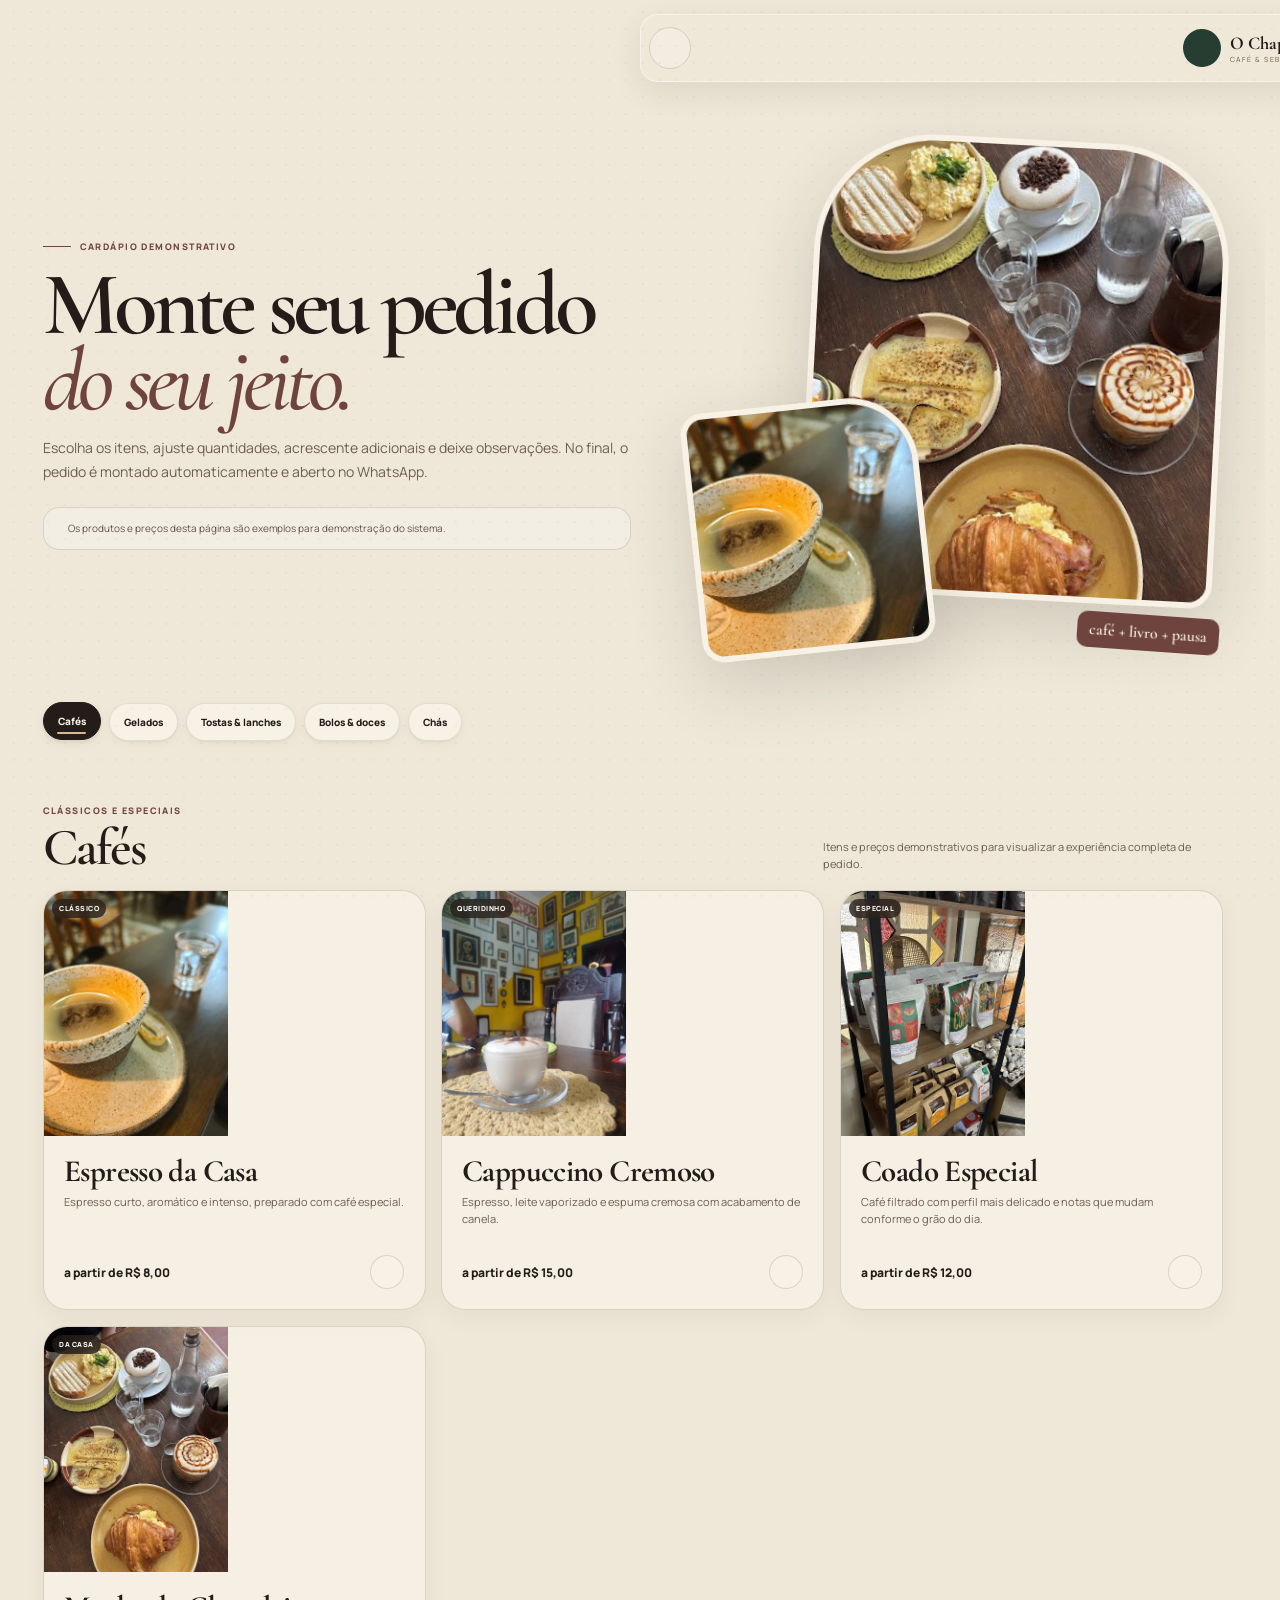
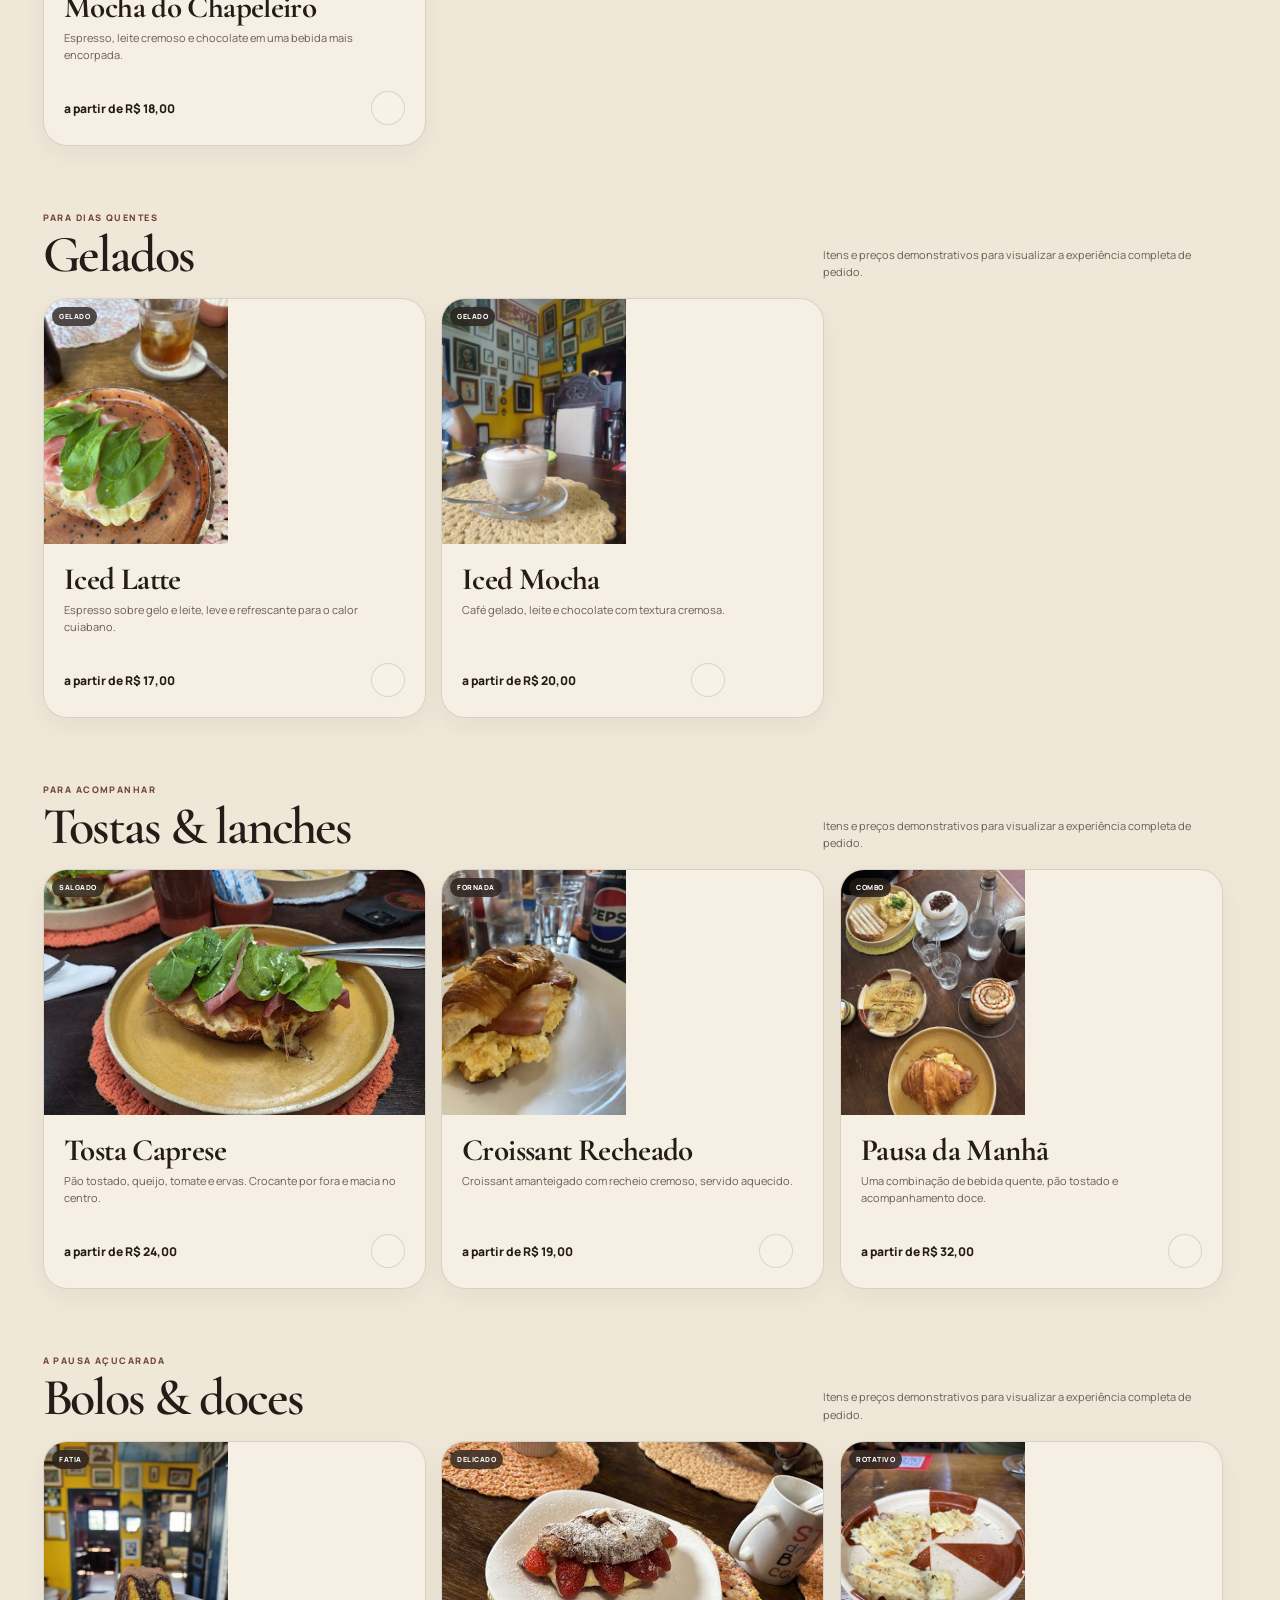
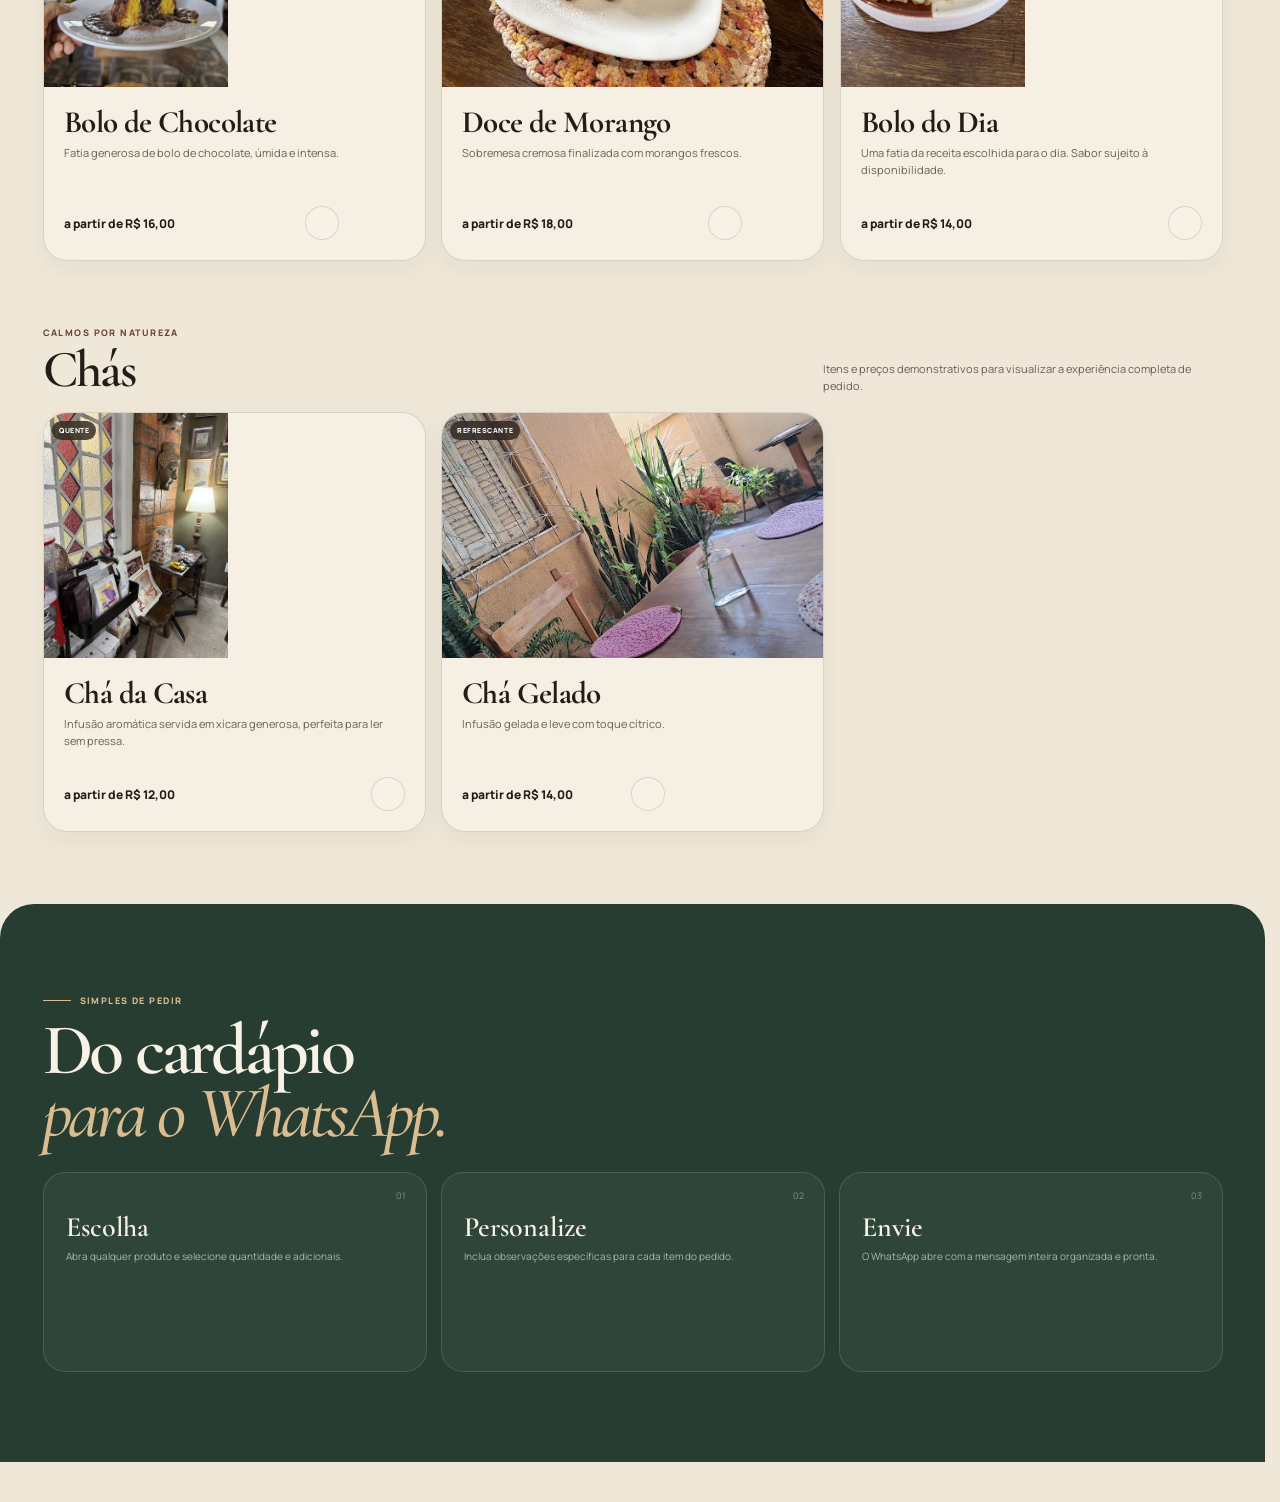
==== cardapio.html @ f71f6793 "Atualiza site publicado" ====
<!doctype html>
<html lang="pt-BR">
<head>
  <meta charset="utf-8" />
  <meta name="viewport" content="width=device-width, initial-scale=1, viewport-fit=cover" />
  <meta name="theme-color" content="#273d31" />
  <meta name="description" content="Cardápio demonstrativo do O Chapeleiro Café & Sebo. Monte seu pedido, escolha adicionais e envie tudo pronto pelo WhatsApp." />
  <title>Cardápio demonstrativo | O Chapeleiro Café & Sebo</title>
  <link rel="preconnect" href="https://fonts.googleapis.com">
  <link rel="preconnect" href="https://fonts.gstatic.com" crossorigin>
  <link href="https://fonts.googleapis.com/css2?family=Cormorant+Garamond:ital,wght@0,500;0,600;0,700;1,500;1,600&family=Manrope:wght@400;500;600;700;800&display=swap" rel="stylesheet">
  <link rel="stylesheet" href="common.css" />
  <link rel="stylesheet" href="cardapio.css" />
</head>
<body>
  <div class="paper-noise" aria-hidden="true"></div>
  <div class="page-transition" id="pageTransition" aria-hidden="true">
    <div class="page-transition-photo"></div>
    <div class="page-transition-shade"></div>
    <div class="page-transition-brand">
      <strong>O Chapeleiro</strong><small>Café &amp; Sebo</small>
    </div>
  </div>

  <header class="menu-header">
    <a class="back-link" href="index.html?from=cardapio" data-page-link="home" aria-label="Voltar ao site">
      <i data-lucide="arrow-left"></i>
    </a>
    <a class="menu-brand" href="index.html?from=cardapio" data-page-link="home" aria-label="O Chapeleiro Café e Sebo">
      <span class="brand-seal"><i data-lucide="book-open"></i></span>
      <span><strong>O Chapeleiro</strong><small>Café & Sebo</small></span>
    </a>
    <button class="header-cart" id="headerCart" type="button" aria-label="Abrir pedido">
      <i data-lucide="shopping-bag"></i>
      <span id="headerCartCount">0</span>
    </button>
  </header>

  <main>
    <section class="menu-hero">
      <div class="menu-hero-copy">
        <div class="eyebrow"><span></span> cardápio demonstrativo</div>
        <h1>Monte seu pedido<br><em>do seu jeito.</em></h1>
        <p>Escolha os itens, ajuste quantidades, acrescente adicionais e deixe observações. No final, o pedido é montado automaticamente e aberto no WhatsApp.</p>
        <div class="demo-note"><i data-lucide="info"></i><span>Os produtos e preços desta página são exemplos para demonstração do sistema.</span></div>
      </div>
      <div class="hero-visual" aria-hidden="true">
        <figure class="hero-photo hero-photo-main"><img src="mesa-cafe.jpg" alt="" /></figure>
        <figure class="hero-photo hero-photo-small"><img src="xicara.jpg" alt="" /></figure>
        <span class="hero-scribble">café + livro + pausa</span>
      </div>
    </section>

    <div class="category-shell">
      <nav class="category-bar" id="categoryBar" aria-label="Categorias do cardápio"></nav>
    </div>

    <section class="menu-content" id="menuContent" aria-live="polite"></section>

    <section class="how-it-works">
      <div class="how-title">
        <div class="eyebrow light"><span></span> simples de pedir</div>
        <h2>Do cardápio<br><em>para o WhatsApp.</em></h2>
      </div>
      <div class="steps">
        <article><span>01</span><i data-lucide="hand"></i><h3>Escolha</h3><p>Abra qualquer produto e selecione quantidade e adicionais.</p></article>
        <article><span>02</span><i data-lucide="message-square-text"></i><h3>Personalize</h3><p>Inclua observações específicas para cada item do pedido.</p></article>
        <article><span>03</span><i data-lucide="send"></i><h3>Envie</h3><p>O WhatsApp abre com a mensagem inteira organizada e pronta.</p></article>
      </div>
    </section>
  </main>

  <button class="floating-cart" id="floatingCart" type="button" aria-label="Ver pedido" hidden>
    <span class="cart-icon-wrap"><i data-lucide="shopping-bag"></i><b id="floatingCount">0</b></span>
    <span class="floating-cart-copy"><small>Seu pedido</small><strong id="floatingTotal">R$ 0,00</strong></span>
    <span class="floating-cart-action">Ver pedido <i data-lucide="arrow-right"></i></span>
  </button>

  <div class="sheet-backdrop" id="productBackdrop" hidden></div>
  <section class="product-sheet" id="productSheet" aria-hidden="true" aria-labelledby="productTitle">
    <div class="sheet-handle" id="sheetHandle" aria-hidden="true"></div>
    <button class="sheet-close" id="productClose" type="button" aria-label="Fechar produto"><i data-lucide="x"></i></button>
    <div class="product-sheet-scroll">
      <div class="sheet-image-wrap">
        <img class="sheet-product-image" id="productImage" src="" alt="" draggable="false" />
        <div class="sheet-drag-zone" id="sheetDragZone" aria-hidden="true"></div>
      </div>
      <div class="sheet-copy">
        <span class="sheet-category" id="productCategory"></span>
        <h2 id="productTitle"></h2>
        <p id="productDescription"></p>
        <strong class="sheet-base-price" id="productPrice"></strong>
      </div>
      <div class="option-group" id="sizeGroup" hidden>
        <div class="option-heading"><div><strong>Escolha o tamanho</strong><span>selecione 1 opção</span></div><b>Obrigatório</b></div>
        <div class="radio-list" id="sizeOptions"></div>
      </div>
      <div class="option-group" id="extrasGroup">
        <div class="option-heading"><div><strong>Adicionais</strong><span>selecione quantos quiser</span></div><b class="optional">Opcional</b></div>
        <div class="check-list" id="extraOptions"></div>
      </div>
      <div class="option-group">
        <div class="option-heading"><div><strong>Alguma observação?</strong><span>ex.: sem açúcar, aquecer bem...</span></div><b class="optional">Opcional</b></div>
        <textarea id="productNote" maxlength="180" placeholder="Escreva aqui..." rows="3"></textarea>
        <div class="char-count"><span id="noteCount">0</span>/180</div>
      </div>
    </div>
    <div class="sheet-footer">
      <div class="qty-control" aria-label="Quantidade">
        <button id="qtyMinus" type="button" aria-label="Diminuir quantidade"><i data-lucide="minus"></i></button>
        <strong id="qtyValue">1</strong>
        <button id="qtyPlus" type="button" aria-label="Aumentar quantidade"><i data-lucide="plus"></i></button>
      </div>
      <button class="add-button" id="addProduct" type="button"><span>Adicionar</span><strong id="addPrice">R$ 0,00</strong></button>
    </div>
  </section>

  <div class="sheet-backdrop" id="cartBackdrop" hidden></div>
  <aside class="cart-sheet" id="cartSheet" aria-hidden="true" aria-labelledby="cartTitle">
    <div class="cart-head">
      <div><span>seu pedido</span><h2 id="cartTitle">Quase pronto.</h2></div>
      <button class="sheet-close inline" id="cartClose" type="button" aria-label="Fechar pedido"><i data-lucide="x"></i></button>
    </div>
    <div class="cart-items" id="cartItems"></div>
    <div class="cart-empty" id="cartEmpty">
      <div><i data-lucide="coffee"></i></div>
      <h3>Seu pedido ainda está vazio.</h3>
      <p>Uma situação grave, porém facilmente reversível.</p>
    </div>
    <div class="cart-summary" id="cartSummary" hidden>
      <div class="summary-row"><span>Itens</span><strong id="summaryItems">0</strong></div>
      <div class="summary-row total"><span>Subtotal demonstrativo</span><strong id="summaryTotal">R$ 0,00</strong></div>
      <p>Valores e disponibilidade devem ser confirmados com o estabelecimento.</p>
      <button class="whatsapp-order" id="sendOrder" type="button">
        <span class="wa-mark"><img src="whatsapp-logo-source.png" alt="" /></span>
        <span>Fazer pedido no WhatsApp</span>
        <i data-lucide="arrow-up-right"></i>
      </button>
      <button class="clear-cart" id="clearCart" type="button">Limpar pedido</button>
    </div>
  </aside>

  <script src="https://unpkg.com/lucide@latest/dist/umd/lucide.js"></script>
  <script src="cardapio.js"></script>
</body>
</html>
---- common.css ----
/* Shared page transition between the institutional site and the menu. */
.page-transition{position:fixed;inset:0;z-index:9999;display:grid;place-items:center;overflow:hidden;background:#273d31;opacity:0;visibility:hidden;pointer-events:none;transition:opacity .34s cubic-bezier(.2,.7,.2,1),visibility 0s linear .34s}
.page-transition.is-active{opacity:1;visibility:visible;pointer-events:auto;transition-delay:0s}
.page-transition-photo{position:absolute;inset:-3%;background:url('fachada-wide.jpg') center/cover no-repeat;transform:scale(1.055);filter:saturate(.72) contrast(.95);transition:transform 1.2s cubic-bezier(.2,.7,.2,1)}
.page-transition.is-active .page-transition-photo{transform:scale(1.008)}
.page-transition-shade{position:absolute;inset:0;background:linear-gradient(135deg,rgba(25,38,31,.88),rgba(39,61,49,.68) 52%,rgba(74,45,40,.74))}
.page-transition-brand{position:relative;z-index:1;display:grid;justify-items:center;color:#f8f2e6;opacity:0;transform:scale(.91);transition:opacity .22s ease,transform 1.12s cubic-bezier(.16,.78,.18,1)}
.page-transition.is-active .page-transition-brand{opacity:1;transform:scale(1.055)}
.page-transition-brand strong{font:600 clamp(38px,8vw,72px)/.9 "Cormorant Garamond",Georgia,serif;letter-spacing:-.04em}
.page-transition-brand small{margin-top:10px;font:700 9px/1 "Manrope",system-ui,sans-serif;letter-spacing:.28em;text-transform:uppercase;color:rgba(248,242,230,.68)}
@media(prefers-reduced-motion:reduce){.page-transition,.page-transition-photo,.page-transition-brand{transition-duration:.01ms!important}}
---- cardapio.css ----
:root {
  --paper:#efe8d9; --paper-2:#e5dbc7; --ink:#241c18; --muted:#6d5d53;
  --green:#273d31; --green-2:#365144; --wine:#70443e; --gold:#a98858;
  --cream:#f8f2e6; --line:rgba(36,28,24,.14); --white:#fffaf0;
  --serif:"Cormorant Garamond",Georgia,serif; --sans:"Manrope",system-ui,sans-serif;
  --shadow:0 24px 70px rgba(37,28,23,.16); --max:1180px;
}
*{box-sizing:border-box}
html{overflow-x:clip;scroll-behavior:smooth}
body{margin:0;min-width:320px;overflow-x:clip;background:var(--paper);color:var(--ink);font-family:var(--sans);padding-bottom:110px}
html{scrollbar-gutter:stable}
html.sheet-open,body.sheet-open{overflow:hidden!important;overscroll-behavior:none}
img{display:block;max-width:100%}
button,a,textarea,input{font:inherit}
button,a{-webkit-tap-highlight-color:transparent}
button{color:inherit}
a{color:inherit;text-decoration:none}
::selection{background:var(--wine);color:#fff}
.paper-noise{position:fixed;inset:0;z-index:100;pointer-events:none;opacity:.16;mix-blend-mode:multiply;background-image:radial-gradient(circle at 20% 10%,rgba(255,255,255,.7) 0 1px,transparent 1.5px),radial-gradient(circle at 80% 70%,rgba(26,18,14,.2) 0 1px,transparent 1.5px);background-size:12px 12px,17px 17px}

.menu-header{position:fixed;z-index:80;top:9px;left:9px;right:9px;height:64px;display:grid;grid-template-columns:44px 1fr 44px;align-items:center;gap:8px;padding:6px 8px;border:1px solid rgba(255,255,255,.45);border-radius:18px;background:rgba(239,232,217,.88);backdrop-filter:blur(18px);box-shadow:0 10px 32px rgba(36,28,24,.09)}
.back-link,.header-cart{width:42px;height:42px;border:1px solid var(--line);border-radius:50%;display:grid;place-items:center;background:rgba(255,255,255,.22);cursor:pointer;position:relative}
.back-link svg,.header-cart svg{width:18px;height:18px;stroke-width:1.8}
.header-cart span{position:absolute;right:-2px;top:-4px;min-width:18px;height:18px;padding:0 5px;border-radius:99px;display:grid;place-items:center;background:var(--wine);color:#fff;font-size:9px;font-weight:800}
.menu-brand{justify-self:center;display:flex;align-items:center;gap:9px;min-width:0}
.brand-seal{width:38px;height:38px;display:grid;place-items:center;border-radius:50%;background:var(--green);color:var(--cream);transform:rotate(-4deg);flex:0 0 auto}
.brand-seal svg{width:18px;height:18px;stroke-width:1.6}.menu-brand>span:last-child{display:grid;line-height:1;min-width:0}.menu-brand strong{font:700 18px/1 var(--serif);white-space:nowrap}.menu-brand small{margin-top:4px;font-size:7px;letter-spacing:.22em;text-transform:uppercase;color:var(--muted)}

.menu-hero{width:min(calc(100% - 28px),var(--max));margin:0 auto;padding:112px 0 42px;display:grid;gap:28px}.eyebrow{display:flex;align-items:center;gap:9px;text-transform:uppercase;letter-spacing:.16em;font-size:9px;font-weight:800;color:var(--wine)}.eyebrow span{width:28px;height:1px;background:currentColor}.menu-hero h1{margin:14px 0 18px;font:600 clamp(54px,16vw,76px)/.84 var(--serif);letter-spacing:-.055em}.menu-hero h1 em{font-weight:500;color:var(--wine)}.menu-hero-copy>p{margin:0;max-width:640px;color:var(--muted);font-size:13px;line-height:1.75}.demo-note{margin-top:22px;padding:13px 14px;border:1px solid rgba(112,68,62,.18);border-radius:16px;background:rgba(255,255,255,.28);display:flex;gap:10px;align-items:flex-start;color:#66544c;font-size:10px;line-height:1.5}.demo-note svg{width:16px;height:16px;flex:0 0 auto;color:var(--wine)}
.hero-visual{height:340px;position:relative;perspective:900px}.hero-photo{position:absolute;margin:0;overflow:hidden;background:#cbbca9;border:6px solid var(--cream);box-shadow:var(--shadow)}.hero-photo img{width:100%;height:100%;object-fit:cover}.hero-photo-main{width:76%;height:300px;right:0;top:4px;border-radius:120px 120px 24px 24px;transform:rotate(3deg)}.hero-photo-small{width:42%;height:190px;left:0;bottom:2px;border-radius:22px 70px 22px 22px;transform:rotate(-6deg)}.hero-scribble{position:absolute;right:4px;bottom:4px;padding:10px 12px;background:var(--wine);color:var(--cream);border-radius:10px;transform:rotate(4deg);font:600 16px/1 var(--serif)}

.category-shell{position:sticky;top:82px;z-index:45;padding:8px 0 10px;background:linear-gradient(var(--paper) 72%,rgba(239,232,217,0))}.category-bar{width:min(calc(100% - 20px),var(--max));margin:auto;display:flex;gap:8px;overflow-x:auto;overscroll-behavior-x:contain;scrollbar-width:none;padding:2px 4px 5px;touch-action:pan-x pan-y}.category-bar::-webkit-scrollbar{display:none}.category-chip{border:1px solid var(--line);background:rgba(248,242,230,.72);border-radius:999px;padding:11px 14px;white-space:nowrap;font-size:10px;font-weight:800;cursor:pointer;transition:.2s}.category-chip.active{background:var(--ink);color:var(--cream);border-color:var(--ink)}

.menu-content{width:min(calc(100% - 28px),var(--max));margin:0 auto;padding:20px 0 72px}.menu-section{scroll-margin-top:142px;padding-top:20px}.menu-section+.menu-section{margin-top:38px}.section-head{display:flex;align-items:end;justify-content:space-between;gap:18px;margin-bottom:18px}.section-head span{font-size:9px;letter-spacing:.16em;text-transform:uppercase;color:var(--wine);font-weight:800}.section-head h2{margin:4px 0 0;font:600 42px/.95 var(--serif);letter-spacing:-.04em}.section-head p{display:none;margin:0;max-width:400px;color:var(--muted);font-size:11px;line-height:1.55}.product-grid{display:grid;grid-template-columns:1fr;gap:12px}.product-card{display:grid;grid-template-columns:118px 1fr;min-height:128px;border:1px solid var(--line);border-radius:20px;overflow:hidden;background:rgba(248,242,230,.72);box-shadow:0 8px 24px rgba(45,35,29,.05);cursor:pointer;text-align:left;padding:0;transition:transform .22s ease,box-shadow .22s ease,background .22s ease}.product-card:active{transform:scale(.987)}.product-card-image{position:relative;min-height:128px;overflow:hidden;background:#d6c7b2}.product-card-image img{width:100%;height:100%;object-fit:cover;transition:transform .5s cubic-bezier(.2,.7,.2,1)}.product-card-badge{position:absolute;left:8px;top:8px;padding:5px 7px;border-radius:99px;background:rgba(36,28,24,.76);color:#fff;font-size:7px;font-weight:800;letter-spacing:.08em;text-transform:uppercase;backdrop-filter:blur(8px)}.product-card-copy{min-width:0;padding:15px 14px;display:flex;flex-direction:column}.product-card-copy h3{margin:0;font:700 23px/1 var(--serif);letter-spacing:-.02em}.product-card-copy p{margin:7px 0 12px;color:var(--muted);font-size:10px;line-height:1.5;display:-webkit-box;-webkit-line-clamp:2;-webkit-box-orient:vertical;overflow:hidden}.product-card-bottom{margin-top:auto;display:flex;align-items:center;justify-content:space-between;gap:10px}.product-price{font-size:12px;font-weight:800}.plus-mark{width:30px;height:30px;border:1px solid var(--line);border-radius:50%;display:grid;place-items:center;background:var(--cream)}.plus-mark svg{width:14px;height:14px}.product-card:hover img{transform:scale(1.035)}

.how-it-works{background:var(--green);color:var(--cream);padding:64px max(14px,calc((100% - var(--max))/2));overflow:hidden}.how-title{padding:0 0 28px}.eyebrow.light{color:#d9bd91}.how-title h2{margin:12px 0 0;font:600 50px/.87 var(--serif);letter-spacing:-.045em}.how-title h2 em{color:#d9bd91;font-weight:500}.steps{display:grid;gap:10px}.steps article{position:relative;padding:22px;border:1px solid rgba(255,255,255,.13);border-radius:22px;background:rgba(255,255,255,.045)}.steps article>span{position:absolute;right:18px;top:16px;font-size:9px;letter-spacing:.14em;color:rgba(255,255,255,.4)}.steps svg{width:22px;height:22px;color:#d9bd91;stroke-width:1.6}.steps h3{margin:18px 0 7px;font:600 28px/1 var(--serif)}.steps p{margin:0;color:rgba(255,255,255,.6);font-size:10px;line-height:1.6}

.floating-cart{position:fixed;z-index:65;left:10px;right:10px;bottom:max(10px,env(safe-area-inset-bottom));min-height:72px;border:0;border-radius:22px;padding:9px 13px 9px 10px;display:grid;grid-template-columns:auto 1fr auto;gap:11px;align-items:center;background:var(--ink);color:var(--cream);box-shadow:0 16px 40px rgba(35,27,23,.28);cursor:pointer}.floating-cart[hidden]{display:none}.cart-icon-wrap{width:50px;height:50px;border-radius:16px;background:var(--green-2);display:grid;place-items:center;position:relative}.cart-icon-wrap svg{width:20px;height:20px}.cart-icon-wrap b{position:absolute;right:-3px;top:-4px;min-width:19px;height:19px;padding:0 5px;border-radius:99px;display:grid;place-items:center;background:var(--wine);font-size:9px}.floating-cart-copy{display:grid;text-align:left}.floating-cart-copy small{font-size:8px;letter-spacing:.12em;text-transform:uppercase;color:rgba(255,255,255,.55)}.floating-cart-copy strong{margin-top:3px;font-size:14px}.floating-cart-action{display:flex;align-items:center;gap:5px;font-size:10px;font-weight:800}.floating-cart-action svg{width:15px;height:15px}

.sheet-backdrop{position:fixed;inset:0;z-index:110;background:rgba(24,18,15,.46);backdrop-filter:blur(4px);opacity:0;transition:opacity .3s ease}.sheet-backdrop.show{opacity:1}.product-sheet,.cart-sheet{position:fixed;z-index:120;background:var(--paper);box-shadow:0 -30px 80px rgba(23,17,14,.3);transition:transform .42s cubic-bezier(.2,.8,.2,1);visibility:hidden}.product-sheet{left:0;right:0;bottom:0;height:min(92svh,860px);border-radius:28px 28px 0 0;transform:translateY(105%);display:grid;grid-template-rows:auto 1fr auto}.product-sheet.open{transform:translateY(0);visibility:visible}.sheet-handle{width:42px;height:4px;border-radius:99px;background:rgba(36,28,24,.2);margin:9px auto 2px}.sheet-close{position:absolute;z-index:3;right:14px;top:16px;width:38px;height:38px;border:1px solid rgba(255,255,255,.5);border-radius:50%;display:grid;place-items:center;background:rgba(36,28,24,.68);color:#fff;backdrop-filter:blur(8px);cursor:pointer}.sheet-close svg{width:17px;height:17px}.product-sheet-scroll{overflow:auto;overscroll-behavior:contain;padding-bottom:12px}.sheet-product-image{width:100%;height:250px;object-fit:cover;background:#d2c2ad}.sheet-copy{padding:22px 18px 18px}.sheet-category{font-size:8px;letter-spacing:.15em;text-transform:uppercase;font-weight:800;color:var(--wine)}.sheet-copy h2{margin:5px 0 8px;font:700 38px/.95 var(--serif);letter-spacing:-.035em}.sheet-copy p{margin:0;color:var(--muted);font-size:11px;line-height:1.6}.sheet-base-price{display:block;margin-top:12px;font-size:13px}.option-group{padding:19px 18px;border-top:1px solid var(--line)}.option-heading{display:flex;justify-content:space-between;gap:12px;align-items:flex-start;margin-bottom:12px}.option-heading>div{display:grid;gap:3px}.option-heading strong{font-size:12px}.option-heading span{font-size:9px;color:var(--muted)}.option-heading b{padding:5px 7px;border-radius:99px;background:var(--wine);color:#fff;font-size:7px;text-transform:uppercase;letter-spacing:.08em}.option-heading b.optional{background:rgba(36,28,24,.08);color:var(--muted)}.radio-list,.check-list{display:grid;gap:7px}.option-row{display:flex;align-items:center;gap:10px;padding:12px;border:1px solid var(--line);border-radius:14px;background:rgba(255,255,255,.22);cursor:pointer}.option-row input{appearance:none;width:18px;height:18px;flex:0 0 auto;border:1px solid rgba(36,28,24,.3);background:transparent;display:grid;place-items:center}.radio-list .option-row input{border-radius:50%}.check-list .option-row input{border-radius:6px}.option-row input:checked{border-color:var(--green);background:var(--green)}.radio-list .option-row input:checked{box-shadow:inset 0 0 0 4px var(--paper)}.check-list .option-row input:checked::after{content:"✓";color:#fff;font-size:12px;font-weight:800}.option-row-copy{min-width:0;display:flex;flex:1;justify-content:space-between;gap:10px;font-size:10px}.option-row-copy strong{font-weight:700}.option-row-copy span{color:var(--muted);white-space:nowrap}textarea{width:100%;resize:none;border:1px solid var(--line);border-radius:14px;padding:12px 13px;background:rgba(255,255,255,.3);color:var(--ink);outline:none;font-size:11px;line-height:1.5}textarea:focus{border-color:rgba(39,61,49,.55);box-shadow:0 0 0 3px rgba(39,61,49,.07)}.char-count{text-align:right;margin-top:5px;color:#8b7b72;font-size:8px}.sheet-footer{padding:11px 12px max(11px,env(safe-area-inset-bottom));display:grid;grid-template-columns:auto 1fr;gap:9px;border-top:1px solid var(--line);background:rgba(239,232,217,.96);backdrop-filter:blur(14px)}.qty-control{height:52px;display:grid;grid-template-columns:38px 30px 38px;align-items:center;border:1px solid var(--line);border-radius:16px;background:var(--cream)}.qty-control button{height:100%;border:0;background:transparent;display:grid;place-items:center;cursor:pointer}.qty-control svg{width:15px;height:15px}.qty-control strong{text-align:center;font-size:12px}.add-button{border:0;border-radius:16px;background:var(--green);color:#fff;padding:0 17px;display:flex;align-items:center;justify-content:space-between;gap:12px;font-size:11px;font-weight:800;cursor:pointer}.add-button strong{font-size:11px}

.cart-sheet{inset:0 0 0 auto;width:100%;transform:translateX(105%);display:grid;grid-template-rows:auto 1fr auto;padding-bottom:max(14px,env(safe-area-inset-bottom))}.cart-sheet.open{transform:translateX(0);visibility:visible}.cart-head{padding:24px 18px 16px;display:flex;align-items:flex-start;justify-content:space-between;border-bottom:1px solid var(--line)}.cart-head>div>span{font-size:8px;letter-spacing:.16em;text-transform:uppercase;color:var(--wine);font-weight:800}.cart-head h2{margin:4px 0 0;font:700 38px/.95 var(--serif)}.sheet-close.inline{position:static;background:transparent;color:var(--ink);border-color:var(--line)}.cart-items{overflow:auto;overscroll-behavior:contain}.cart-item{padding:16px 18px;border-bottom:1px solid var(--line);display:grid;grid-template-columns:70px 1fr;gap:12px}.cart-item img{width:70px;height:74px;object-fit:cover;border-radius:14px;background:#d5c5b0}.cart-item-main{min-width:0}.cart-item-top{display:flex;justify-content:space-between;gap:10px}.cart-item h3{margin:0;font:700 20px/1 var(--serif)}.cart-item-price{white-space:nowrap;font-size:10px;font-weight:800}.cart-item-details{margin:6px 0;color:var(--muted);font-size:8px;line-height:1.5}.cart-item-note{margin:5px 0 0;padding:6px 8px;background:rgba(112,68,62,.07);border-radius:8px;color:#6c514b;font-size:8px}.cart-item-actions{display:flex;align-items:center;justify-content:space-between;margin-top:9px}.mini-qty{display:flex;align-items:center;border:1px solid var(--line);border-radius:99px;overflow:hidden}.mini-qty button{width:30px;height:28px;border:0;background:transparent;display:grid;place-items:center;cursor:pointer}.mini-qty svg{width:12px;height:12px}.mini-qty strong{min-width:22px;text-align:center;font-size:9px}.remove-item{border:0;background:transparent;color:var(--wine);font-size:8px;text-decoration:underline;cursor:pointer}.cart-empty{align-self:center;text-align:center;padding:34px 30px}.cart-empty>div{width:74px;height:74px;margin:0 auto 16px;border:1px solid var(--line);border-radius:50%;display:grid;place-items:center;background:rgba(255,255,255,.24)}.cart-empty svg{width:28px;height:28px;stroke-width:1.4}.cart-empty h3{margin:0;font:700 28px/1 var(--serif)}.cart-empty p{margin:8px 0 0;color:var(--muted);font-size:10px}.cart-summary{padding:16px 18px 0;border-top:1px solid var(--line);background:rgba(239,232,217,.96);backdrop-filter:blur(12px)}.summary-row{display:flex;align-items:center;justify-content:space-between;font-size:10px;color:var(--muted);padding:3px 0}.summary-row.total{margin-top:8px;padding-top:12px;border-top:1px solid var(--line);font-size:13px;color:var(--ink)}.summary-row.total strong{font-size:17px}.cart-summary>p{margin:8px 0 12px;color:#8a776c;font-size:8px;line-height:1.5}.whatsapp-order{width:100%;min-height:56px;border:0;border-radius:16px;background:#25d366;color:#0d331e;display:grid;grid-template-columns:auto 1fr auto;align-items:center;gap:10px;padding:8px 14px;font-size:11px;font-weight:800;cursor:pointer}.wa-mark{width:34px;height:34px;padding:4px;background:transparent;display:grid;place-items:center;color:inherit}
.wa-mark img{display:none}
.wa-mark::before{content:"";width:100%;height:100%;background:currentColor;-webkit-mask:url("whatsapp-logo-source.png") center/contain no-repeat;mask:url("whatsapp-logo-source.png") center/contain no-repeat}.whatsapp-order svg{width:17px;height:17px}.clear-cart{width:100%;padding:12px;border:0;background:transparent;color:var(--muted);font-size:8px;text-decoration:underline;cursor:pointer}

@media (min-width:700px){body{padding-bottom:40px}.menu-header{left:50%;right:auto;width:min(calc(100% - 30px),1230px);transform:translateX(-50%);top:14px;height:68px}.menu-hero{padding-top:135px;grid-template-columns:1.05fr .95fr;align-items:center;gap:60px}.menu-hero h1{font-size:clamp(68px,7vw,104px)}.menu-hero-copy>p{font-size:14px}.hero-visual{height:520px}.hero-photo-main{height:460px;width:78%}.hero-photo-small{height:250px;width:44%}.category-shell{top:94px}.menu-content{padding-top:28px}.section-head p{display:block}.product-grid{grid-template-columns:repeat(2,minmax(0,1fr));gap:16px}.product-card{grid-template-columns:160px 1fr;min-height:164px}.product-card-image{min-height:164px}.product-card-copy{padding:20px}.product-card-copy h3{font-size:28px}.product-card-copy p{font-size:11px}.how-it-works{padding-top:90px;padding-bottom:90px}.how-title h2{font-size:72px}.steps{grid-template-columns:repeat(3,1fr);gap:14px}.steps article{min-height:200px}.floating-cart{left:auto;right:20px;width:420px;bottom:20px}.product-sheet{left:50%;right:auto;width:min(620px,calc(100% - 30px));transform:translate(-50%,105%);border-radius:28px;bottom:15px;height:min(88vh,850px)}.product-sheet.open{transform:translate(-50%,0)}.cart-sheet{width:min(520px,100%)}.sheet-product-image{height:300px}}
@media (min-width:1050px){.product-grid{grid-template-columns:repeat(3,minmax(0,1fr))}.product-card{display:flex;flex-direction:column;min-height:420px;border-radius:24px}.product-card-image{height:245px;min-height:245px}.product-card-copy{flex:1}.product-card-copy h3{font-size:31px}.product-card-copy p{-webkit-line-clamp:3}.plus-mark{width:34px;height:34px}.section-head h2{font-size:52px}.how-it-works{border-radius:34px 34px 0 0}}
@media (prefers-reduced-motion:reduce){html{scroll-behavior:auto}*,*::before,*::after{transition-duration:.01ms!important;animation-duration:.01ms!important;animation-iteration-count:1!important}}

/* v4 polish: categories, real sheet dragging, closing animations and microinteractions */
.menu-header{animation:menuHeaderIn .58s cubic-bezier(.2,.8,.2,1) both}
@keyframes menuHeaderIn{from{opacity:0;transform:translateY(-10px)}to{opacity:1;transform:translateY(0)}}
.back-link,.header-cart{transition:transform .22s cubic-bezier(.2,.8,.2,1),background .22s ease,border-color .22s ease}
.back-link:active,.header-cart:active{transform:scale(.92)}
.header-cart:not(:active):hover,.back-link:not(:active):hover{background:rgba(39,61,49,.08);border-color:rgba(39,61,49,.22)}

.hero-photo{animation:menuPhotoFloat 7s ease-in-out infinite alternate;will-change:transform}
.hero-photo-small{animation-delay:-2.4s}
@keyframes menuPhotoFloat{from{translate:0 0}to{translate:0 -7px}}

.category-bar{user-select:none;-webkit-user-select:none;scroll-behavior:smooth;scroll-padding-inline:18px}
.category-chip{position:relative;transition:color .22s ease,background .22s ease,border-color .22s ease,transform .22s cubic-bezier(.2,.8,.2,1),box-shadow .22s ease;outline:none}
.category-chip::after{content:"";position:absolute;left:50%;right:50%;bottom:5px;height:2px;border-radius:99px;background:#d6b893;opacity:0;transition:left .25s ease,right .25s ease,opacity .2s ease}
.category-chip.active{background:var(--ink);color:var(--cream);border-color:var(--ink);box-shadow:0 8px 20px rgba(36,28,24,.16);transform:translateY(-1px)}
.category-chip.active::after{left:24%;right:24%;opacity:1}
.category-chip:active{transform:scale(.96)}
.category-chip:focus-visible{box-shadow:0 0 0 3px rgba(112,68,62,.18)}

.product-card{animation:menuCardIn .48s cubic-bezier(.2,.8,.2,1) both;animation-delay:var(--card-delay,0ms);will-change:transform}
@keyframes menuCardIn{from{opacity:0;transform:translateY(12px) scale(.988)}to{opacity:1;transform:translateY(0) scale(1)}}
.product-card:hover{box-shadow:0 14px 32px rgba(45,35,29,.09);background:rgba(255,250,240,.84)}
.product-card .plus-mark{transition:transform .28s cubic-bezier(.2,.8,.2,1),background .22s ease,color .22s ease}
.product-card:hover .plus-mark{transform:rotate(90deg);background:var(--green);color:#fff}
.product-card:active .plus-mark{transform:rotate(90deg) scale(.88)}

.sheet-backdrop{transition:opacity .38s ease}
.product-sheet,.cart-sheet{transition:transform .44s cubic-bezier(.2,.82,.2,1),visibility 0s linear .44s;visibility:hidden}
.product-sheet.open,.cart-sheet.open{visibility:visible;transition-delay:0s}
.product-sheet{grid-template-rows:1fr auto;--drag-y:0px}
.product-sheet.open{transform:translateY(var(--drag-y))}
.product-sheet.dragging{transition:none!important}
.sheet-handle{position:absolute;z-index:6;left:50%;top:10px;transform:translateX(-50%);width:56px;height:5px;margin:0;border-radius:99px;background:rgba(255,255,255,.82);box-shadow:0 1px 8px rgba(20,15,12,.24);cursor:grab;touch-action:none;transition:width .2s ease,background .2s ease}
.sheet-handle:active{cursor:grabbing;width:68px;background:#fff}
.product-sheet-scroll{border-radius:28px 28px 0 0}
.sheet-product-image{height:270px;border-radius:28px 28px 0 0;transform:scale(1.015);transition:transform .7s cubic-bezier(.2,.8,.2,1),filter .4s ease}
.product-sheet.open .sheet-product-image{transform:scale(1)}
.sheet-close{transition:transform .22s cubic-bezier(.2,.8,.2,1),background .22s ease}
.sheet-close:active{transform:scale(.9)}
.product-sheet.open .sheet-copy{animation:sheetCopyIn .42s .08s both}
.product-sheet.open .option-group{animation:sheetCopyIn .42s .13s both}
@keyframes sheetCopyIn{from{opacity:0;transform:translateY(8px)}to{opacity:1;transform:translateY(0)}}

.option-row{transition:border-color .2s ease,background .2s ease,transform .18s ease,box-shadow .2s ease;user-select:none;-webkit-user-select:none}
.option-row:active{transform:scale(.99)}
.option-row:has(input:checked){border-color:rgba(39,61,49,.44);background:rgba(39,61,49,.06);box-shadow:inset 0 0 0 1px rgba(39,61,49,.04)}
.option-row input{transition:background .18s ease,border-color .18s ease,box-shadow .18s ease,transform .18s ease}
.option-row input:checked{transform:scale(1.05)}
.qty-control button,.mini-qty button{transition:background .18s ease,transform .18s ease}
.qty-control button:active,.mini-qty button:active{background:rgba(39,61,49,.08);transform:scale(.9)}
.add-button{transition:transform .2s cubic-bezier(.2,.8,.2,1),background .2s ease,box-shadow .2s ease}
.add-button:hover{background:var(--green-2);box-shadow:0 10px 24px rgba(39,61,49,.18)}
.add-button:active{transform:scale(.985)}

.floating-cart{animation:floatingCartIn .38s cubic-bezier(.2,.9,.2,1) both;transition:transform .22s ease,box-shadow .22s ease}
@keyframes floatingCartIn{from{opacity:0;transform:translateY(18px) scale(.97)}to{opacity:1;transform:translateY(0) scale(1)}}
.floating-cart:active{transform:scale(.985)}
.cart-item{animation:cartItemIn .34s cubic-bezier(.2,.8,.2,1) both}
@keyframes cartItemIn{from{opacity:0;transform:translateX(10px)}to{opacity:1;transform:translateX(0)}}
.whatsapp-order{transition:transform .2s ease,box-shadow .2s ease,filter .2s ease}
.whatsapp-order:hover{filter:saturate(1.05);box-shadow:0 10px 26px rgba(37,211,102,.22)}
.whatsapp-order:active{transform:scale(.988)}
.wa-mark{width:25px;height:25px;padding:0;border:0;border-radius:0;background:transparent;display:grid;place-items:center}
.wa-mark img{width:100%;height:100%;object-fit:contain;mix-blend-mode:normal}
.clear-cart:active,.remove-item:active{opacity:.55}

@media(max-width:699px){
  .cart-sheet{inset:0;width:100%;transform:translateY(102%);border-radius:24px 24px 0 0;overflow:hidden}
  .cart-sheet.open{transform:translateY(0)}
  .cart-head{padding-top:max(24px,env(safe-area-inset-top))}
}
@media(min-width:700px){
  .product-sheet.open{transform:translate(-50%,var(--drag-y))}
}

@media(prefers-reduced-motion:reduce){
  .menu-header,.hero-photo,.product-card,.floating-cart,.cart-item,.product-sheet.open .sheet-copy,.product-sheet.open .option-group{animation:none!important}
}


/* v5 refinements: floating category chips + properly centered empty cart */
.category-shell{background:transparent;box-shadow:none}
.category-chip{box-shadow:0 7px 18px rgba(239,232,217,.92),0 2px 7px rgba(72,58,49,.07)}
.category-chip.active{box-shadow:0 9px 22px rgba(239,232,217,.96),0 7px 18px rgba(36,28,24,.15)}
.category-chip:focus-visible{box-shadow:0 0 0 3px rgba(112,68,62,.18),0 7px 18px rgba(239,232,217,.92)}

.cart-sheet.is-empty{grid-template-rows:auto 1fr}
.cart-sheet.is-empty .cart-items{display:none}
.cart-sheet.is-empty .cart-empty{grid-row:2;align-self:center;justify-self:stretch;margin:auto 0;transform:translateY(-4%)}

/* v6 category polish: solid chips, softer shadows, breathing room for shadows */
.category-shell{
  overflow:visible;
  padding:2px 0 0;
}
.category-bar{
  width:min(100%,calc(var(--max) + 36px));
  padding:10px 18px 16px;
  margin:-6px auto -8px;
  scroll-padding-inline:18px;
}
.category-chip{
  flex:0 0 auto;
  opacity:1;
  background:var(--cream);
  border-color:rgba(36,28,24,.10);
  box-shadow:0 3px 8px rgba(174,151,119,.13),0 1px 2px rgba(70,54,44,.05);
}
.category-chip.active{
  background:var(--ink);
  color:var(--cream);
  border-color:var(--ink);
  box-shadow:0 4px 10px rgba(174,151,119,.15),0 2px 4px rgba(36,28,24,.07);
}
.category-chip:focus-visible{
  box-shadow:0 0 0 3px rgba(112,68,62,.14),0 3px 8px rgba(174,151,119,.13);
}


/* v7 mobile sheet ergonomics: large drag target + hard background scroll lock */
.product-sheet-scroll,.cart-items{overscroll-behavior:contain;-webkit-overflow-scrolling:touch}
.sheet-image-wrap{position:relative;width:100%;height:270px;overflow:hidden;border-radius:28px 28px 0 0;background:#d2c2ad}
.sheet-image-wrap .sheet-product-image{width:100%;height:100%;border-radius:0;object-fit:cover;user-select:none;-webkit-user-select:none;-webkit-user-drag:none}
.sheet-drag-zone{display:none}
@media(max-width:699px){
  .sheet-drag-zone{display:block;position:absolute;z-index:5;top:0;left:0;right:0;height:60%;background:transparent;touch-action:none;cursor:grab;-webkit-tap-highlight-color:transparent}
  .product-sheet.dragging .sheet-drag-zone{cursor:grabbing}
  .sheet-close{z-index:8}
  .sheet-handle{z-index:7;pointer-events:auto}
}
@media(min-width:700px){.sheet-image-wrap{height:300px}}
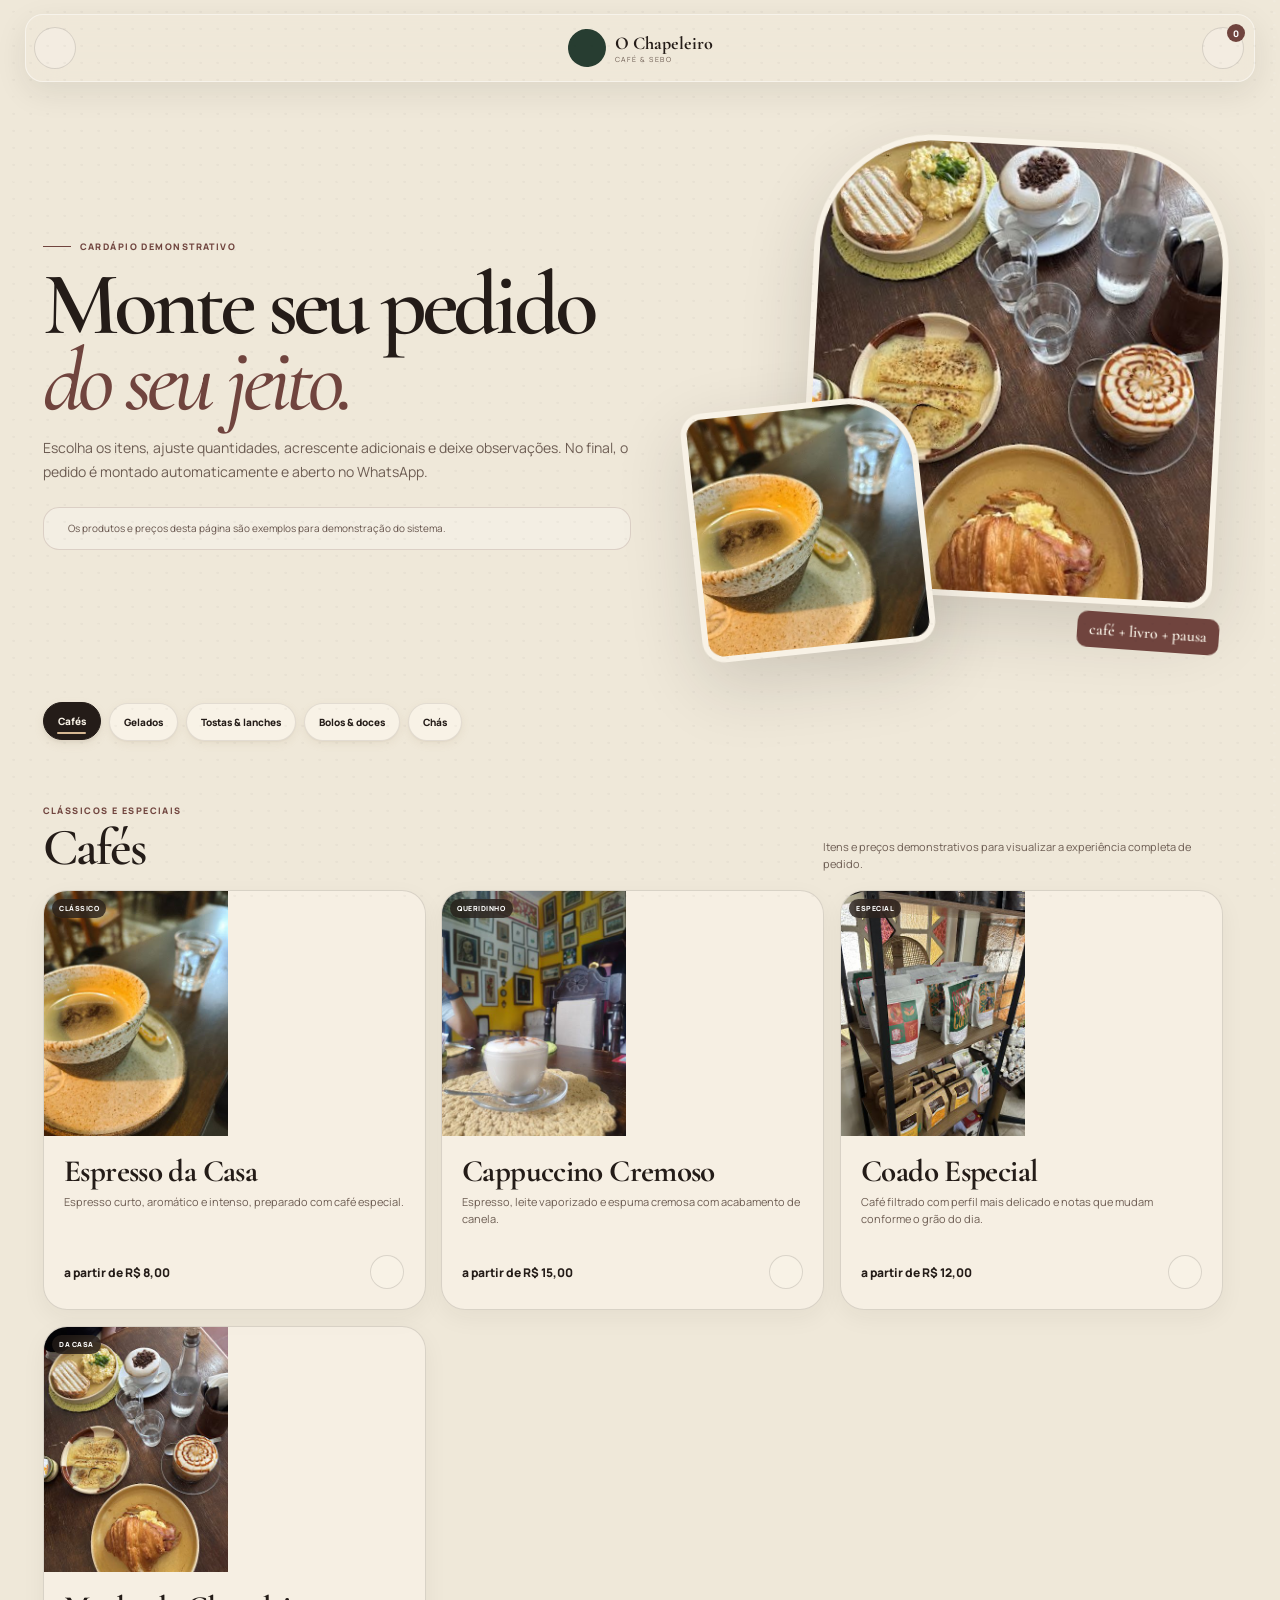
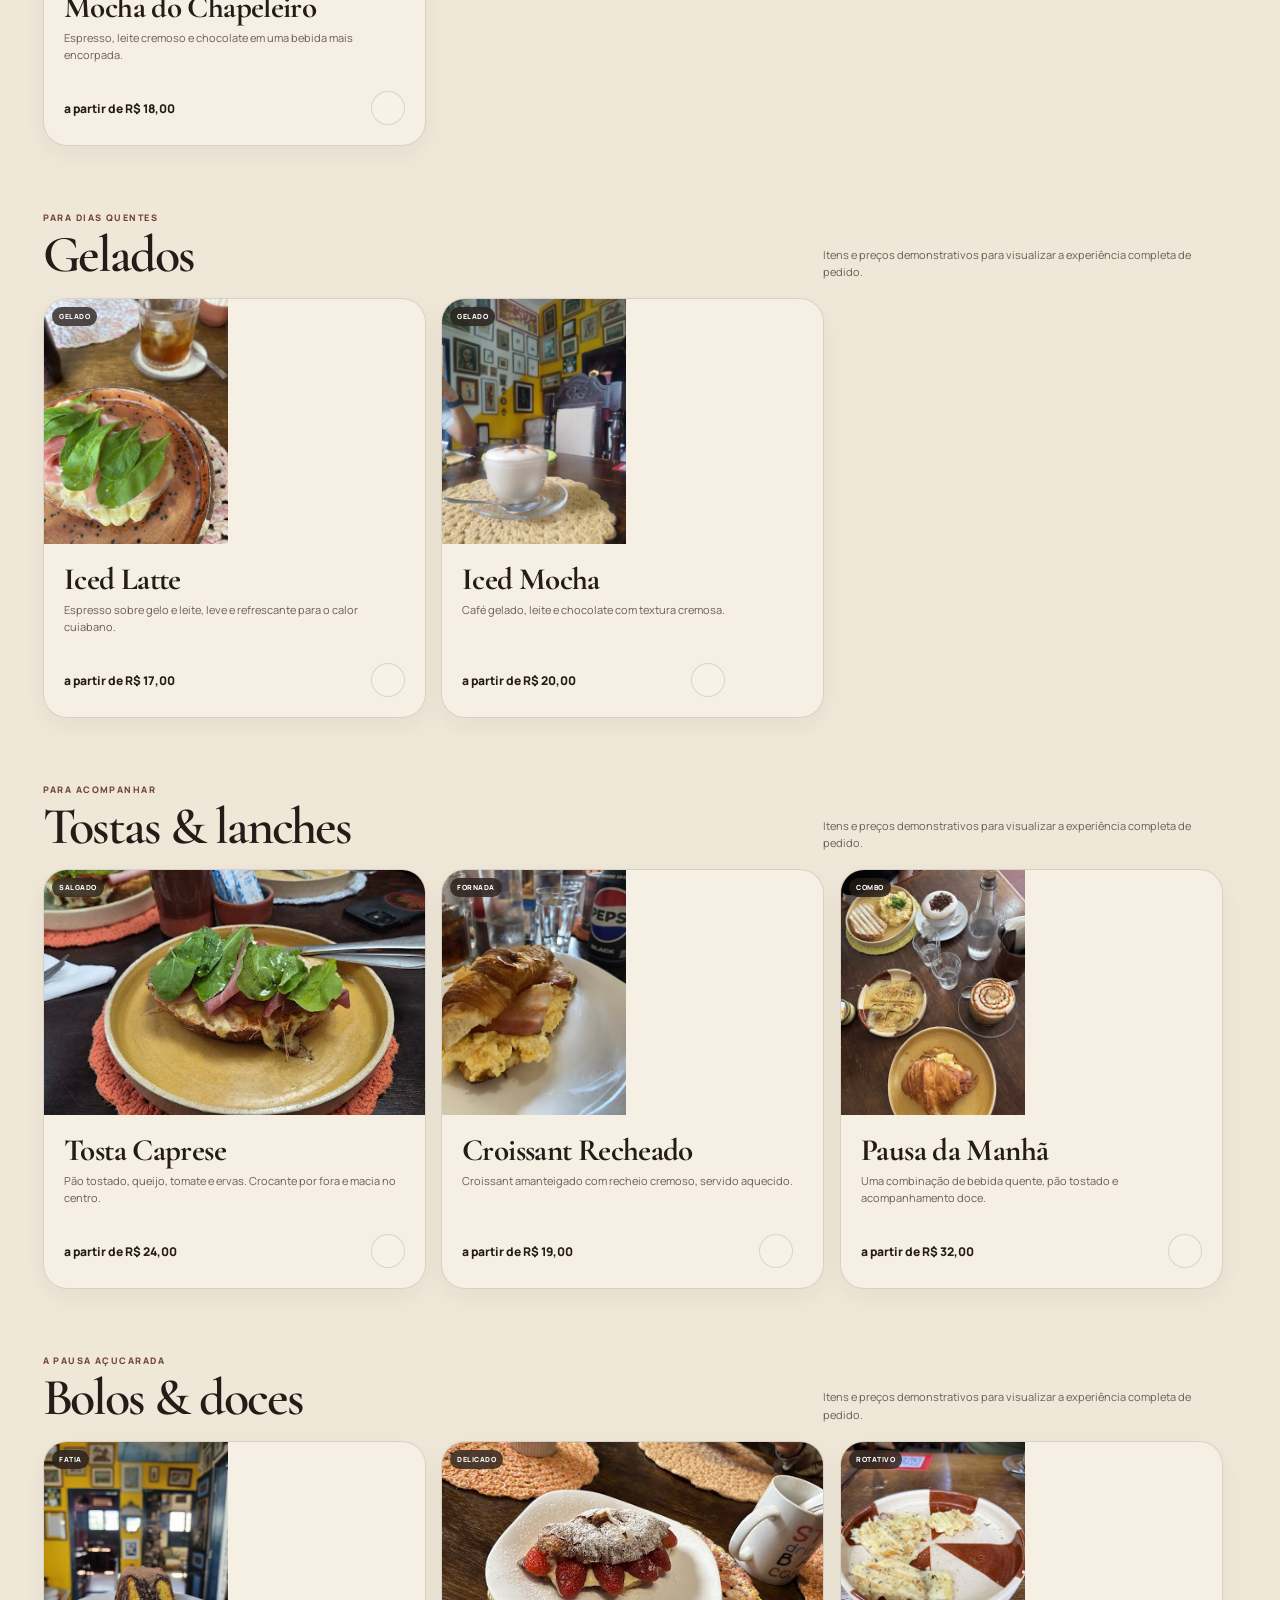
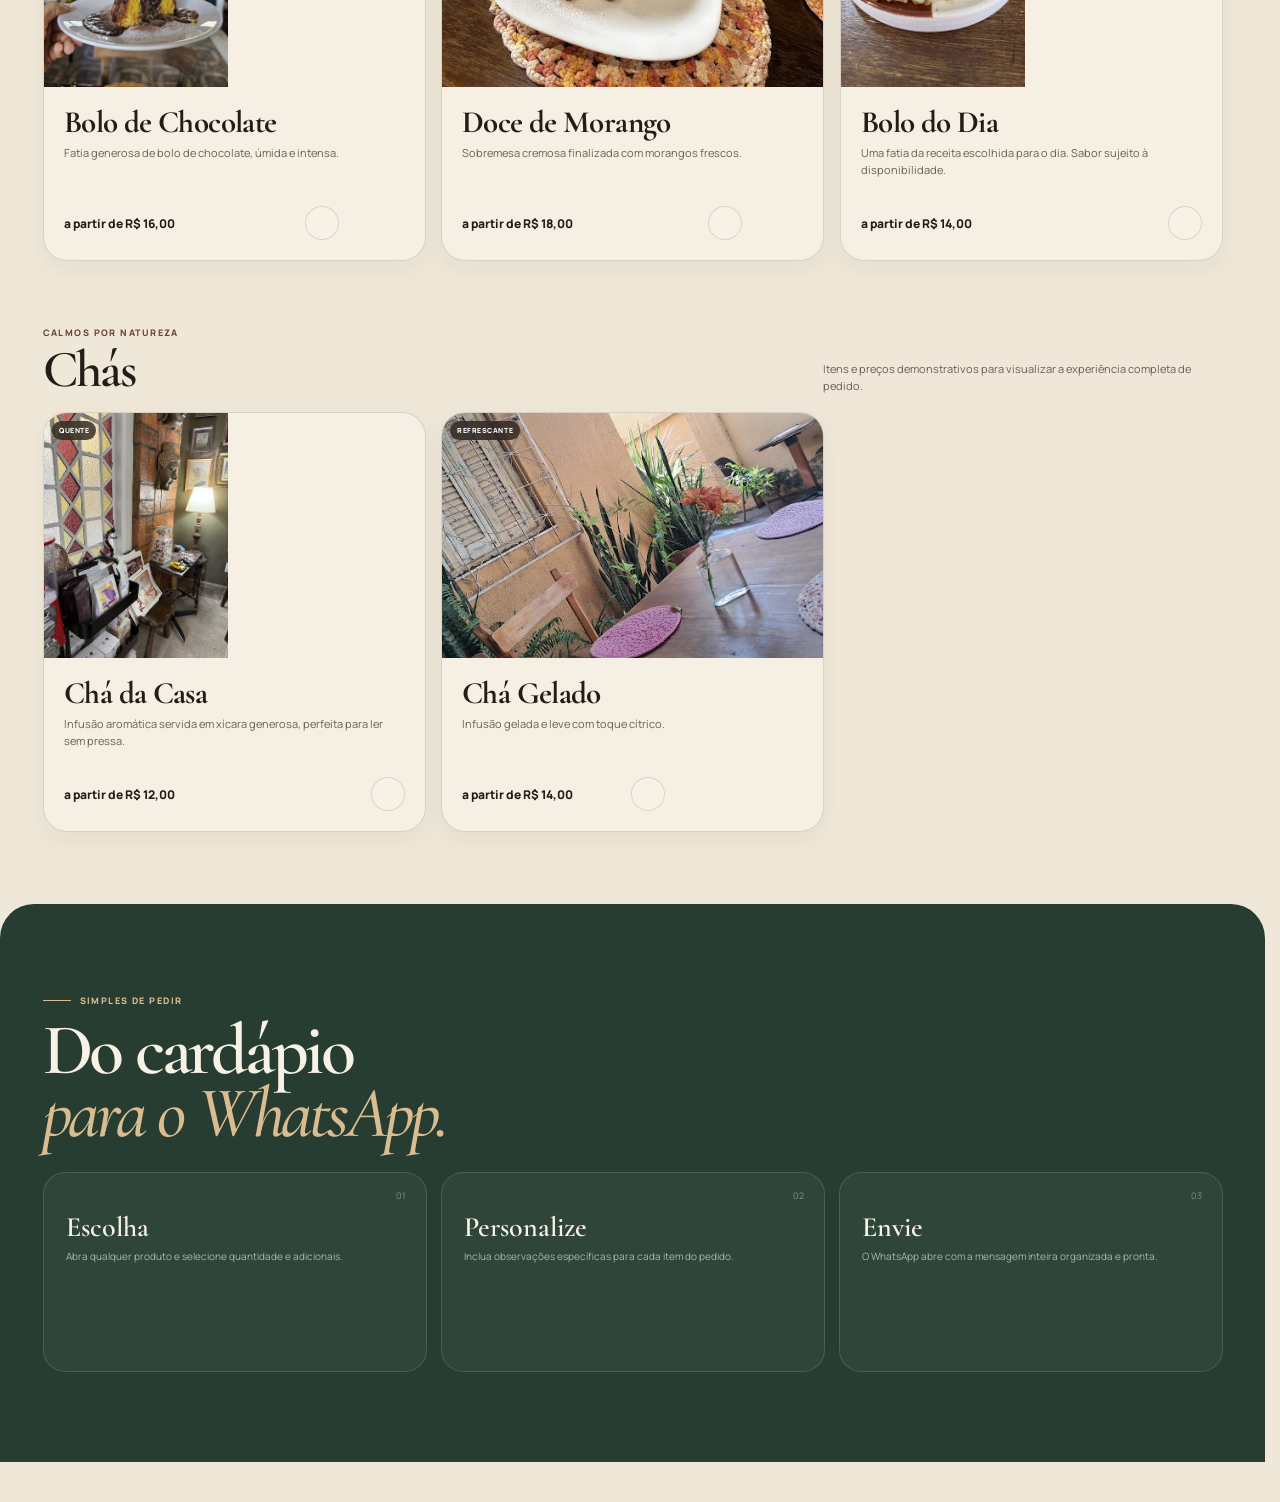
==== commit d8cb8ebd: "Atualiza cache do CSS do cardápio" ====
--- a/cardapio.html
+++ b/cardapio.html
@@ -10,7 +10,7 @@
   <link rel="preconnect" href="https://fonts.gstatic.com" crossorigin>
   <link href="https://fonts.googleapis.com/css2?family=Cormorant+Garamond:ital,wght@0,500;0,600;0,700;1,500;1,600&family=Manrope:wght@400;500;600;700;800&display=swap" rel="stylesheet">
   <link rel="stylesheet" href="common.css" />
-  <link rel="stylesheet" href="cardapio.css" />
+  <link rel="stylesheet" href="cardapio.css?v=16" />
 </head>
 <body>
   <div class="paper-noise" aria-hidden="true"></div>
--- a/cardapio.css
+++ b/cardapio.css
@@ -49,7 +49,7 @@
 
 /* v4 polish: categories, real sheet dragging, closing animations and microinteractions */
 .menu-header{animation:menuHeaderIn .58s cubic-bezier(.2,.8,.2,1) both}
-@keyframes menuHeaderIn{from{opacity:0;transform:translateY(-10px)}to{opacity:1;transform:translateY(0)}}
+@keyframes menuHeaderIn{from{opacity:0;translate:0 -10px}to{opacity:1;translate:0 0}}
 .back-link,.header-cart{transition:transform .22s cubic-bezier(.2,.8,.2,1),background .22s ease,border-color .22s ease}
 .back-link:active,.header-cart:active{transform:scale(.92)}
 .header-cart:not(:active):hover,.back-link:not(:active):hover{background:rgba(39,61,49,.08);border-color:rgba(39,61,49,.22)}
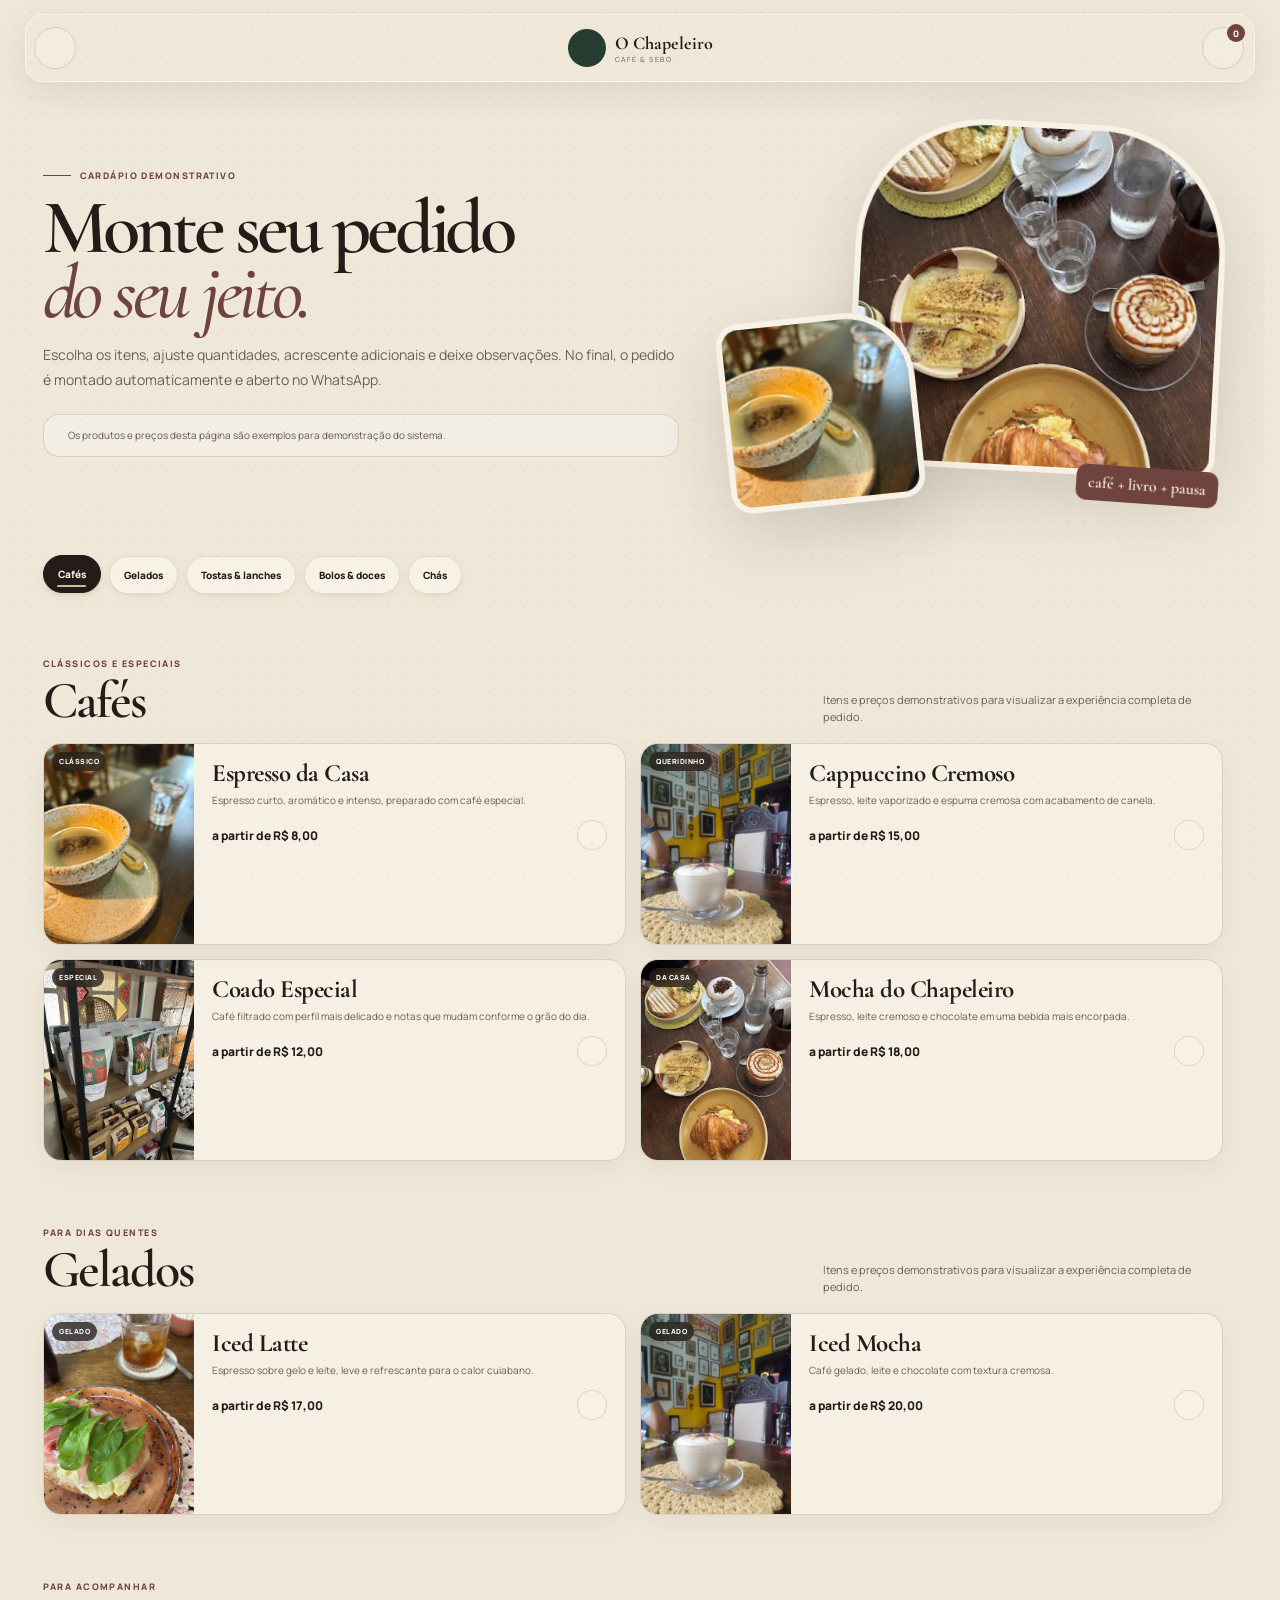
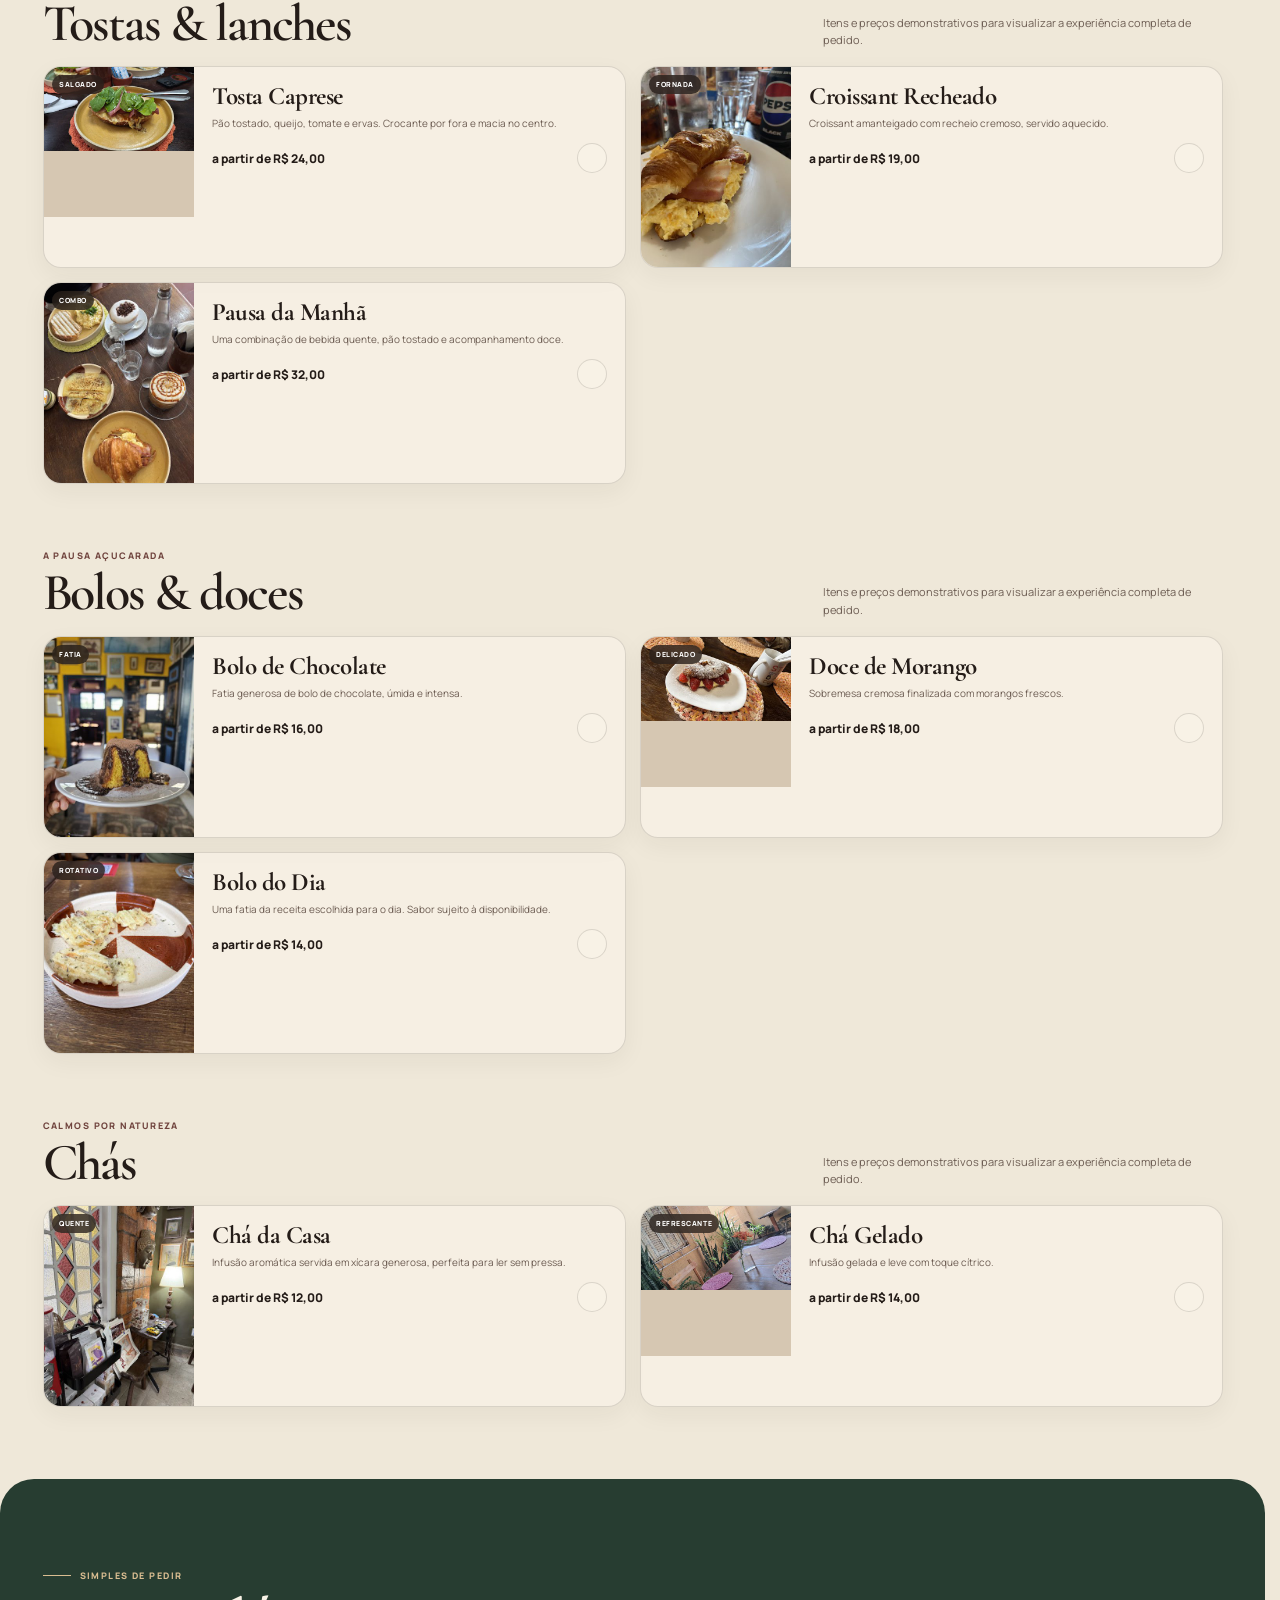
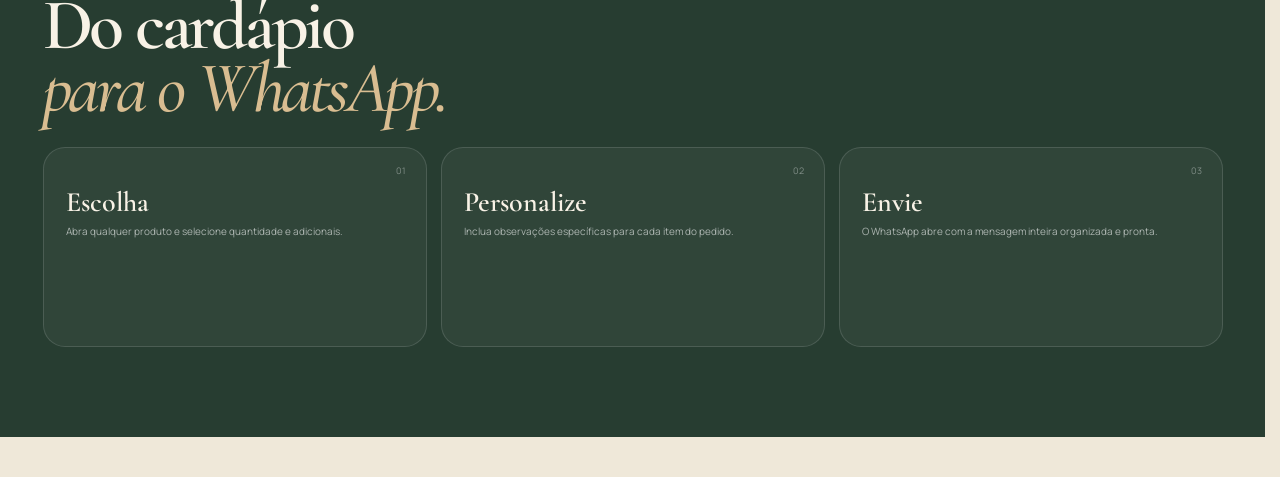
==== commit d55b4b52: "Melhora hero e cardápio no desktop" ====
--- a/cardapio.html
+++ b/cardapio.html
@@ -10,7 +10,7 @@
   <link rel="preconnect" href="https://fonts.gstatic.com" crossorigin>
   <link href="https://fonts.googleapis.com/css2?family=Cormorant+Garamond:ital,wght@0,500;0,600;0,700;1,500;1,600&family=Manrope:wght@400;500;600;700;800&display=swap" rel="stylesheet">
   <link rel="stylesheet" href="common.css" />
-  <link rel="stylesheet" href="cardapio.css?v=16" />
+  <link rel="stylesheet" href="cardapio.css?v=17" />
 </head>
 <body>
   <div class="paper-noise" aria-hidden="true"></div>
--- a/cardapio.css
+++ b/cardapio.css
@@ -178,3 +178,23 @@
   .sheet-handle{z-index:7;pointer-events:auto}
 }
 @media(min-width:700px){.sheet-image-wrap{height:300px}}
+
+/* v17: compact desktop ordering experience */
+@media (min-width:1050px){
+  .menu-hero{padding-top:118px;grid-template-columns:1.12fr .88fr;gap:44px}
+  .menu-hero h1{font-size:clamp(66px,6vw,88px)}
+  .hero-visual{height:390px}
+  .hero-photo-main{height:350px;width:74%;border-radius:130px 130px 22px 22px}
+  .hero-photo-small{height:190px;width:39%}
+  .product-grid{grid-template-columns:repeat(2,minmax(0,1fr));gap:14px}
+  .product-card{display:grid;grid-template-columns:150px minmax(0,1fr);min-height:150px;border-radius:18px}
+  .product-card-image{height:auto;min-height:150px}
+  .product-card-copy{padding:17px 18px}
+  .product-card-copy h3{font-size:25px}
+  .product-card-copy p{font-size:10px;-webkit-line-clamp:2}
+  .plus-mark{width:30px;height:30px}
+  .product-sheet{width:min(760px,calc(100% - 44px));height:min(82vh,760px);bottom:28px}
+  .sheet-image-wrap,.sheet-product-image{height:250px}
+  .cart-sheet{width:min(440px,100%)}
+  .floating-cart{width:360px}
+}
